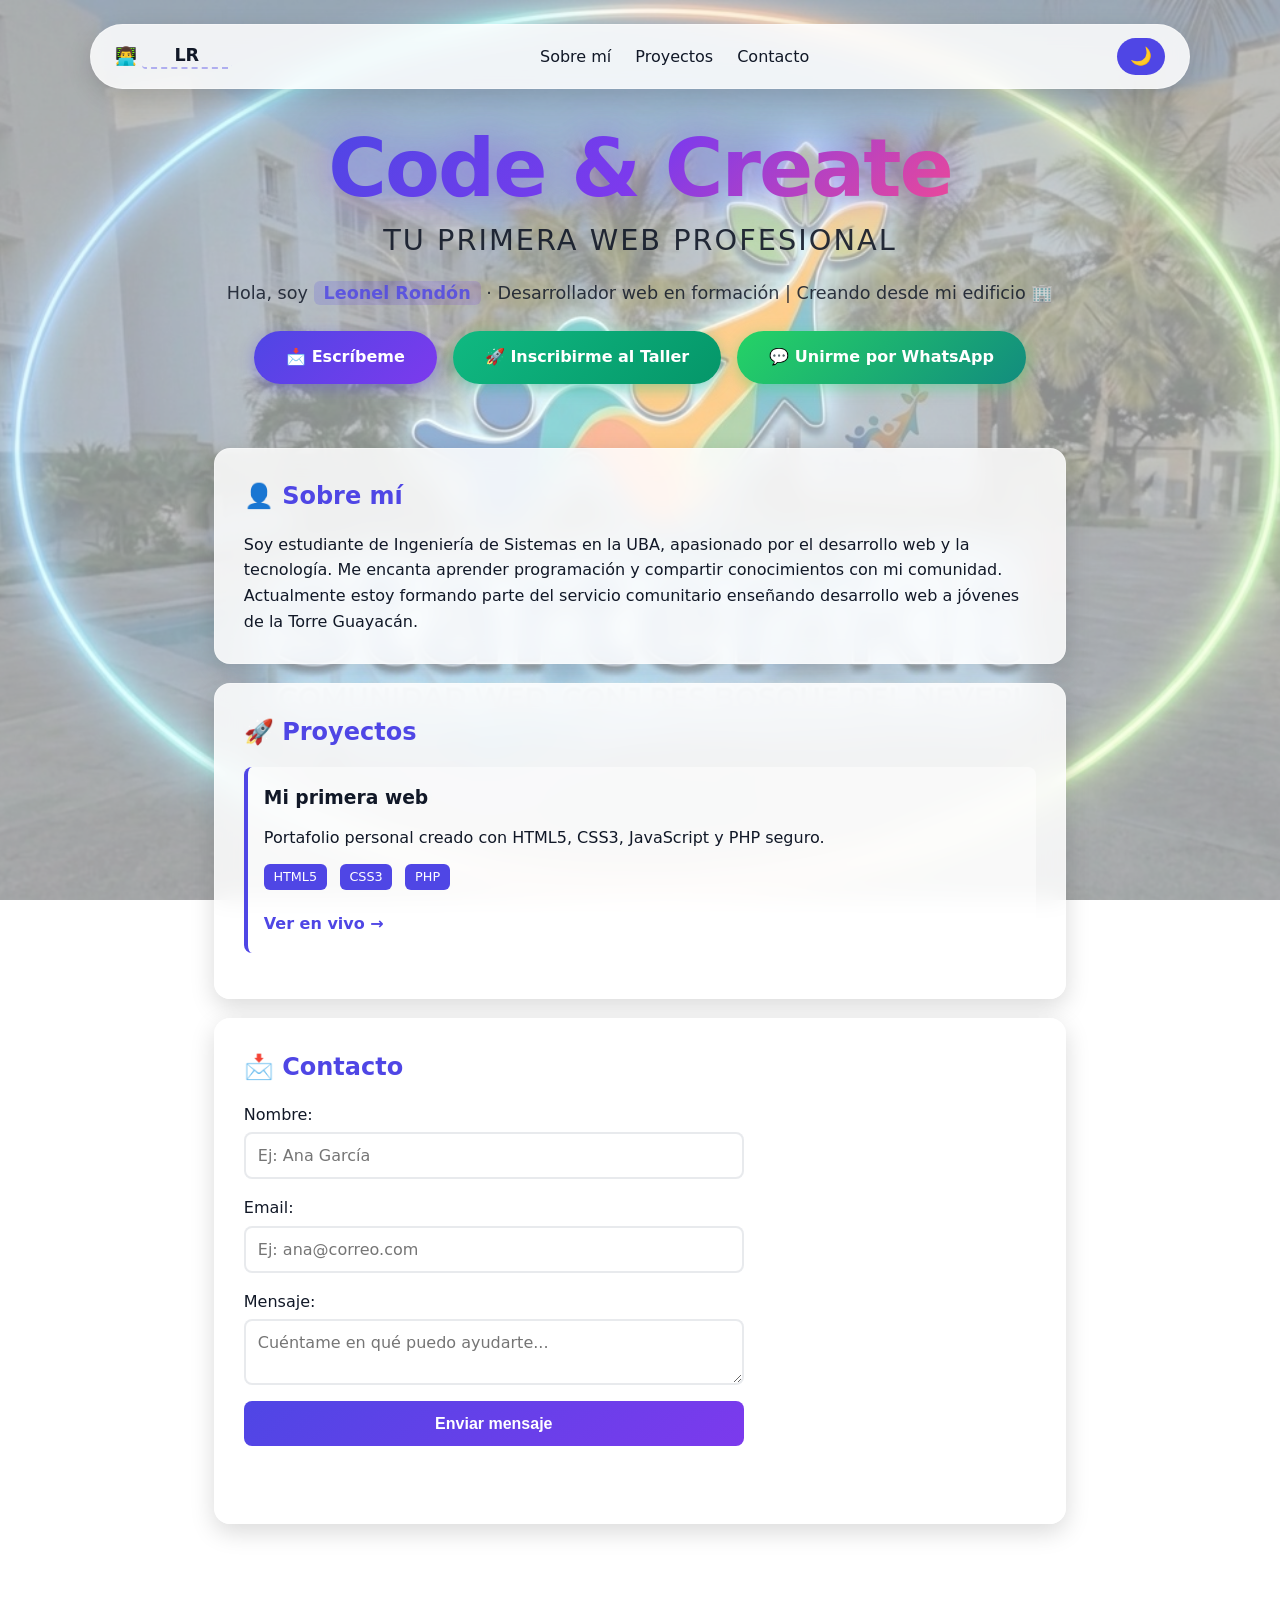
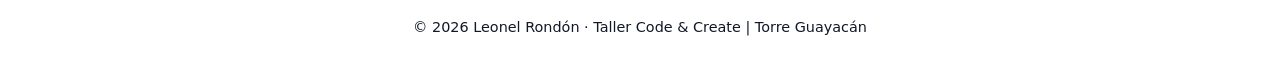
==== index.html @ 8d229c8f "Add files via upload" ====
<!DOCTYPE html>
<html lang="es">
<head>
    <meta charset="UTF-8">
    <meta name="viewport" content="width=device-width, initial-scale=1.0">
    <meta name="description" content="Portafolio personal - Code & Create">
    <title>Code & Create | Tu Primera Web Profesional</title>
    <link rel="stylesheet" href="css/styles.css">
    <link rel="icon" href="data:image/svg+xml,<svg xmlns='http://www.w3.org/2000/svg' viewBox='0 0 100 100'><text y='.9em' font-size='90'>💻</text></svg>">
</head>
<body>
    <header class="hero">
        <nav>
            <a href="#inicio" class="logo">
                👨‍💻 <input type="text" id="userInitials" class="initials-input" placeholder="Tus Iniciales" maxlength="5" value="LR">
            </a>
            <ul class="nav-links">
                <li><a href="#sobre-mi">Sobre mí</a></li>
                <li><a href="#proyectos">Proyectos</a></li>
                <li><a href="#contacto">Contacto</a></li>
            </ul>
            <button id="theme-toggle" aria-label="Cambiar tema">🌙</button>
        </nav>
        
        <div class="hero-content">
            <h1 class="page-title">
                <span class="title-glow">Code & Create</span>
            </h1>
            <p class="subtitle">Tu Primera Web Profesional</p>
            <p class="hero-description">Hola, soy <span class="highlight" contenteditable="true" id="userName">Leonel Rondón</span> · Desarrollador web en formación | Creando desde mi edificio 🏢</p>
            
            <div class="hero-buttons">
                <a href="#contacto" class="btn btn-contacto">📩 Escríbeme</a>
                <a href="registro.html" class="btn btn-registro">🚀 Inscribirme al Taller</a>
                <a href="https://chat.whatsapp.com/GuZUngOJyTgF4KkHdXacpB" 
                   target="_blank" 
                   class="btn btn-whatsapp-hero">
                    💬 Unirme por WhatsApp
                </a>
            </div>
        </div>
    </header>

    <main>
        <section id="sobre-mi" class="glass-card">
            <h2>👤 Sobre mí</h2>
            <p class="editable-text" contenteditable="true" id="aboutMe">Soy estudiante de Ingeniería de Sistemas en la UBA, apasionado por el desarrollo web y la tecnología. Me encanta aprender programación y compartir conocimientos con mi comunidad. Actualmente estoy formando parte del servicio comunitario enseñando desarrollo web a jóvenes de la Torre Guayacán.</p>
        </section>

        <section id="proyectos" class="glass-card">
            <h2>🚀 Proyectos</h2>
            <article class="project-card">
                <h3 contenteditable="true" class="editable-text" id="projectTitle">Mi primera web</h3>
                <p contenteditable="true" class="editable-text" id="projectDesc">Portafolio personal creado con HTML5, CSS3, JavaScript y PHP seguro.</p>
                <div class="tags">
                    <span class="tag">HTML5</span>
                    <span class="tag">CSS3</span>
                    <span class="tag">PHP</span>
                </div>
                <a href="#" class="link-external">Ver en vivo →</a>
            </article>
        </section>

        <section id="contacto" class="glass-card">
            <h2>📩 Contacto</h2>
            <form id="contactForm" action="php/contacto.php" method="POST">
                <input type="hidden" name="csrf_token" value="demo_token">
                
                <label>
                    Nombre:
                    <input type="text" name="nombre" required minlength="2" maxlength="50" placeholder="Ej: Ana García">
                </label>
                
                <label>
                    Email:
                    <input type="email" name="email" required placeholder="Ej: ana@correo.com">
                </label>
                
                <label>
                    Mensaje:
                    <textarea name="mensaje" required minlength="10" maxlength="500" placeholder="Cuéntame en qué puedo ayudarte..."></textarea>
                </label>
                
                <button type="submit">Enviar mensaje</button>
                <p class="form-status" id="formStatus" aria-live="polite"></p>
            </form>
        </section>
    </main>

    <footer>
        <p>© <span id="year"></span> <span contenteditable="true" class="editable-text" id="footerName">Leonel Rondón</span> · Taller Code & Create | Torre Guayacán</p>
    </footer>

    <script src="main.js"></script>
</body>
</html>
---- css/styles.css ----
/* ============================================
   PROYECTO: CODE & CREATE
   Taller de Desarrollo Web para Jóvenes
   Torre Guayacán - Conjunto Residencial Bosque del Neverí
   
   Autor: Leonel Rondón - CI: 32.079.527
   Universidad Bicentenaria de Aragua
   Servicio Comunitario - Ingeniería de Sistemas
   ============================================ */

/* 1. VARIABLES DE TEMA */
:root {
    --bg: rgba(255, 255, 255, 0.75);
    --text: #111827;
    --primary: #4f46e5;
    --primary-hover: #4338ca;
    --card: rgba(255, 255, 255, 0.85);
    --shadow: 0 8px 24px rgb(0 0 0 / 0.15);
    --radius: 16px;
    --font: system-ui, -apple-system, sans-serif;
    --glass-border: rgba(255, 255, 255, 0.3);
}

[data-theme="dark"] {
    --bg: rgba(15, 23, 42, 0.75);
    --text: #e2e8f0;
    --card: rgba(30, 41, 59, 0.85);
    --shadow: 0 8px 24px rgb(0 0 0 / 0.5);
    --glass-border: rgba(255, 255, 255, 0.1);
}

/* 2. RESET */
* { 
    margin: 0; 
    padding: 0; 
    box-sizing: border-box; 
}

html, body {
    min-height: 100vh;
}

/* 3. FONDO DE PÁGINA */
body {
    font-family: var(--font);
    color: var(--text);
    line-height: 1.6;
    background-image: url('../assets/images/starter-kit-logo.jpg');
    background-size: cover;
    background-position: center;
    background-repeat: no-repeat;
    background-attachment: fixed;
    position: relative;
}

body::before {
    content: '';
    position: fixed;
    top: 0;
    left: 0;
    width: 100%;
    height: 100%;
    background: rgba(255, 255, 255, 0.55);
    z-index: -1;
    pointer-events: none;
}

[data-theme="dark"] body::before {
    background: rgba(15, 23, 42, 0.75);
}

/* 4. HEADER */
.hero {
    padding: 1.5rem 1.5rem 2rem;
    text-align: center;
}

nav {
    display: flex;
    justify-content: space-between;
    align-items: center;
    max-width: 1100px;
    margin: 0 auto 1.5rem;
    flex-wrap: wrap;
    gap: 1rem;
    background: var(--card);
    backdrop-filter: blur(10px);
    padding: 0.8rem 1.5rem;
    border-radius: 50px;
    border: 1px solid var(--glass-border);
    box-shadow: var(--shadow);
}

.logo {
    color: var(--text);
    text-decoration: none;
    font-weight: 700;
    font-size: 1.1rem;
    display: flex;
    align-items: center;
    gap: 0.3rem;
}

.nav-links {
    display: flex;
    gap: 1.5rem;
    list-style: none;
    flex-wrap: wrap;
    justify-content: center;
}

.nav-links a {
    color: var(--text);
    text-decoration: none;
    font-weight: 500;
    transition: color 0.2s;
}

.nav-links a:hover { 
    color: var(--primary);
}

/* 5. INICIALES EDITABLES */
.initials-input {
    background: transparent;
    border: none;
    border-bottom: 2px dashed rgba(79, 70, 229, 0.4);
    color: var(--text);
    font-family: var(--font);
    font-size: 1.1rem;
    font-weight: 700;
    width: 90px;
    text-align: center;
    padding: 2px 4px;
    border-radius: 4px;
    transition: all 0.3s ease;
    outline: none;
}

.initials-input::placeholder {
    color: rgba(128, 128, 128, 0.6);
    font-weight: 400;
    font-style: italic;
}

.initials-input:hover {
    background: rgba(79, 70, 229, 0.08);
    border-bottom-color: var(--primary);
}

.initials-input:focus {
    background: rgba(79, 70, 229, 0.12);
    border-bottom: 2px solid var(--primary);
    box-shadow: 0 2px 8px rgba(79, 70, 229, 0.2);
}

#theme-toggle {
    background: var(--primary);
    border: none;
    color: white;
    padding: 0.5rem 0.8rem;
    border-radius: 99px;
    cursor: pointer;
    font-size: 1.1rem;
    transition: background 0.2s, transform 0.2s;
}

#theme-toggle:hover { 
    background: var(--primary-hover);
    transform: scale(1.05);
}

/* 6. TÍTULO CON EFECTO GLOW */
.hero-content {
    max-width: 900px;
    margin: 0 auto;
    padding: 1rem 1rem;
}

.page-title {
    font-size: clamp(2.5rem, 8vw, 5rem);
    font-weight: 900;
    line-height: 1;
    margin-bottom: 0.5rem;
    letter-spacing: -2px;
}

.title-glow {
    background: linear-gradient(135deg, #4f46e5 0%, #7c3aed 50%, #ec4899 100%);
    -webkit-background-clip: text;
    -webkit-text-fill-color: transparent;
    background-clip: text;
    display: inline-block;
    filter: drop-shadow(0 0 20px rgba(124, 58, 237, 0.5));
    animation: glow 3s ease-in-out infinite alternate;
}

@keyframes glow {
    from {
        filter: drop-shadow(0 0 15px rgba(124, 58, 237, 0.4));
    }
    to {
        filter: drop-shadow(0 0 30px rgba(236, 72, 153, 0.6));
    }
}

.subtitle {
    font-size: clamp(1.2rem, 3vw, 1.8rem);
    font-weight: 300;
    color: var(--text);
    margin-bottom: 1rem;
    opacity: 0.9;
    letter-spacing: 2px;
    text-transform: uppercase;
}

.hero-description {
    font-size: 1.1rem;
    margin-bottom: 1.5rem;
    color: var(--text);
    opacity: 0.85;
}

.highlight {
    background: linear-gradient(120deg, rgba(79, 70, 229, 0.2) 0%, rgba(124, 58, 237, 0.2) 100%);
    padding: 2px 10px;
    border-radius: 6px;
    font-weight: 700;
    color: var(--primary);
}

/* 7. BOTONES DEL HERO */
.hero-buttons {
    display: flex;
    gap: 1rem;
    justify-content: center;
    flex-wrap: wrap;
    margin-top: 1.5rem;
}

.btn {
    display: inline-flex;
    align-items: center;
    gap: 0.5rem;
    padding: 0.85rem 2rem;
    background: linear-gradient(135deg, var(--primary), #7c3aed);
    color: white;
    text-decoration: none;
    border-radius: 50px;
    font-weight: 600;
    font-size: 1rem;
    transition: transform 0.2s, box-shadow 0.2s;
    box-shadow: 0 4px 15px rgba(79, 70, 229, 0.4);
    border: none;
    cursor: pointer;
}

.btn:hover { 
    transform: translateY(-3px);
    box-shadow: 0 8px 25px rgba(79, 70, 229, 0.6);
}

.btn-contacto {
    background: linear-gradient(135deg, var(--primary), #7c3aed);
}

.btn-registro {
    background: linear-gradient(135deg, #10b981 0%, #059669 100%);
    box-shadow: 0 4px 15px rgba(16, 185, 129, 0.4);
    animation: pulse-registro 2s infinite;
}

.btn-registro:hover {
    box-shadow: 0 8px 25px rgba(16, 185, 129, 0.6);
    background: linear-gradient(135deg, #059669 0%, #047857 100%);
}

@keyframes pulse-registro {
    0%, 100% {
        box-shadow: 0 4px 15px rgba(16, 185, 129, 0.4);
    }
    50% {
        box-shadow: 0 4px 25px rgba(16, 185, 129, 0.7);
    }
}

.btn-whatsapp-hero {
    background: linear-gradient(135deg, #25D366, #128C7E);
    box-shadow: 0 4px 15px rgba(37, 211, 102, 0.4);
    animation: pulse-whatsapp 2s infinite;
}

.btn-whatsapp-hero:hover {
    transform: translateY(-3px) scale(1.05);
    box-shadow: 0 8px 25px rgba(37, 211, 102, 0.6);
    background: linear-gradient(135deg, #128C7E, #075E54);
}

@keyframes pulse-whatsapp {
    0%, 100% {
        box-shadow: 0 4px 15px rgba(37, 211, 102, 0.4);
    }
    50% {
        box-shadow: 0 4px 25px rgba(37, 211, 102, 0.7);
    }
}

/* 8. CONTENIDO PRINCIPAL */
main {
    max-width: 900px;
    margin: 0 auto;
    padding: 1rem 1.5rem 2rem;
}

.glass-card {
    background: var(--card);
    backdrop-filter: blur(12px);
    padding: 1.8rem;
    border-radius: var(--radius);
    margin-bottom: 1.2rem;
    box-shadow: var(--shadow);
    border: 1px solid var(--glass-border);
}

section h2 {
    margin-bottom: 1rem;
    color: var(--primary);
    font-size: 1.5rem;
    font-weight: 700;
}

.project-card {
    border-left: 4px solid var(--primary);
    padding: 1rem;
    margin: 1rem 0;
    background: rgba(255, 255, 255, 0.5);
    border-radius: 8px;
}

[data-theme="dark"] .project-card {
    background: rgba(0, 0, 0, 0.3);
}

.project-card h3 {
    margin-bottom: 0.5rem;
    color: var(--text);
}

.tags {
    margin: 0.5rem 0;
}

.tag {
    display: inline-block;
    background: var(--primary);
    color: white;
    padding: 0.2rem 0.6rem;
    border-radius: 6px;
    font-size: 0.8rem;
    margin-right: 0.5rem;
    margin-top: 0.3rem;
    font-weight: 500;
}

.link-external {
    display: inline-block;
    margin-top: 0.8rem;
    color: var(--primary);
    text-decoration: none;
    font-weight: 600;
    transition: color 0.2s;
}

.link-external:hover {
    color: var(--primary-hover);
}

/* 9. FORMULARIO */
form {
    display: flex;
    flex-direction: column;
    gap: 1rem;
    max-width: 500px;
    margin-top: 1rem;
}

label {
    display: flex;
    flex-direction: column;
    gap: 0.3rem;
    font-weight: 500;
    color: var(--text);
}

input, textarea {
    padding: 0.75rem;
    border: 2px solid rgba(209, 213, 219, 0.5);
    border-radius: 8px;
    background: rgba(255, 255, 255, 0.7);
    color: var(--text);
    font-family: inherit;
    font-size: 1rem;
    transition: border-color 0.2s, background 0.2s;
}

[data-theme="dark"] input,
[data-theme="dark"] textarea {
    background: rgba(0, 0, 0, 0.3);
    border-color: rgba(255, 255, 255, 0.2);
}

input:focus, textarea:focus {
    outline: none;
    border-color: var(--primary);
    background: rgba(255, 255, 255, 0.9);
}

button[type="submit"] {
    padding: 0.85rem;
    background: linear-gradient(135deg, var(--primary), #7c3aed);
    color: white;
    border: none;
    border-radius: 8px;
    cursor: pointer;
    font-weight: 600;
    font-size: 1rem;
    transition: transform 0.2s, box-shadow 0.2s;
}

button[type="submit"]:hover { 
    transform: translateY(-2px);
    box-shadow: 0 6px 15px rgba(79, 70, 229, 0.4);
}

.form-status {
    min-height: 1.5rem;
    font-size: 0.95rem;
    margin-top: 0.5rem;
    font-weight: 500;
}

/* 10. TEXTOS EDITABLES */
.editable-text {
    cursor: text;
    border-radius: 6px;
    padding: 4px 8px;
    margin: -4px -8px;
    transition: all 0.3s ease;
    position: relative;
    min-height: 1.6em;
    outline: none;
}

.editable-text:hover {
    background: rgba(79, 70, 229, 0.08);
    border: 1px dashed rgba(79, 70, 229, 0.4);
}

.editable-text:focus {
    background: rgba(79, 70, 229, 0.12);
    border: 2px solid var(--primary);
    box-shadow: 0 0 0 3px rgba(79, 70, 229, 0.15);
}

.editable-text::after {
    content: '✏️';
    position: absolute;
    top: -10px;
    right: -10px;
    font-size: 0.8rem;
    opacity: 0;
    transition: opacity 0.3s;
}

.editable-text:hover::after {
    opacity: 0.6;
}

.editable-text:focus::after {
    opacity: 1;
}

/* 11. FOOTER */
footer {
    text-align: center;
    padding: 1.5rem 1.5rem 2rem;
    font-size: 0.9rem;
    background: var(--card);
    backdrop-filter: blur(10px);
    margin-top: 1rem;
    border-top: 1px solid var(--glass-border);
    color: var(--text);
}

/* 12. RESPONSIVE */
@media (max-width: 768px) {
    nav { 
        flex-direction: column; 
        gap: 0.8rem;
        border-radius: 20px;
        padding: 1rem;
    }
    
    .hero { 
        padding: 1rem 1rem 1.5rem;
    }
    
    .page-title {
        font-size: clamp(2rem, 10vw, 3.5rem);
    }
    
    .initials-input {
        width: 70px;
        font-size: 1rem;
    }
    
    .glass-card { 
        padding: 1.3rem; 
    }
    
    main {
        padding: 0.8rem 1rem 1.5rem;
    }
    
    .hero-buttons {
        flex-direction: column;
        align-items: center;
    }
    
    .btn {
        width: 100%;
        max-width: 300px;
        justify-content: center;
    }
}

/* 13. ESTILOS PARA PÁGINA DE REGISTRO */
.registro-container {
    max-width: 600px;
    margin: 3rem auto;
    padding: 2rem;
    background: var(--card);
    backdrop-filter: blur(12px);
    border-radius: var(--radius);
    box-shadow: var(--shadow);
    border: 1px solid var(--glass-border);
    text-align: center;
}

.registro-container h1 {
    color: var(--primary);
    margin-bottom: 1rem;
    font-size: 2rem;
}

.registro-container p {
    margin-bottom: 2rem;
    color: var(--text);
    opacity: 0.9;
}

.registro-container form {
    max-width: 100%;
    margin: 0;
}

.registro-container label {
    display: block;
    margin-bottom: 1.5rem;
    text-align: left;
    font-weight: 500;
    color: var(--text);
}

.registro-container input {
    width: 100%;
    margin-top: 0.5rem;
    padding: 0.75rem;
    border: 2px solid rgba(209, 213, 219, 0.5);
    border-radius: 8px;
    font-size: 1rem;
    transition: border-color 0.2s;
}

.registro-container input:focus {
    outline: none;
    border-color: var(--primary);
}

.registro-container button[type="submit"] {
    width: 100%;
    padding: 1rem;
    font-size: 1.1rem;
    margin-top: 1rem;
    background: linear-gradient(135deg, var(--primary), #7c3aed);
    color: white;
    border: none;
    border-radius: 8px;
    cursor: pointer;
    font-weight: 600;
    transition: transform 0.2s, box-shadow 0.2s;
}

.registro-container button[type="submit"]:hover {
    transform: translateY(-2px);
    box-shadow: 0 6px 15px rgba(79, 70, 229, 0.4);
}

.btn-volver {
    display: inline-block;
    margin-top: 1.5rem;
    color: var(--primary);
    text-decoration: none;
    font-weight: 600;
    transition: color 0.2s;
}

.btn-volver:hover {
    color: var(--primary-hover);
    text-decoration: underline;
}

#mensaje {
    margin-top: 1rem;
    padding: 1rem;
    border-radius: 8px;
    font-weight: 500;
    display: none;
}

#mensaje:not(:empty) {
    display: block;
}

/* 14. MENSAJE DE REGISTRO EXITOSO */
.mensaje-exitoso,
.mensaje-error-container {
    margin-top: 1.5rem;
    padding: 1.5rem;
    border-radius: 12px;
    animation: fadeIn 0.5s ease;
}

.mensaje-exitoso {
    background: linear-gradient(135deg, rgba(16, 185, 129, 0.1), rgba(5, 150, 105, 0.15));
    border: 2px solid #10b981;
}

.mensaje-error-container {
    background: rgba(220, 38, 38, 0.1);
    border: 2px solid #dc2626;
}

@keyframes fadeIn {
    from { opacity: 0; transform: translateY(-10px); }
    to { opacity: 1; transform: translateY(0); }
}

.registro-exitoso h3 {
    color: #059669;
    font-size: 1.5rem;
    margin-bottom: 0.5rem;
    text-align: center;
}

.bienvenida {
    text-align: center;
    font-size: 1.1rem;
    margin-bottom: 1.5rem;
    color: var(--text);
}

.codigo-confirmacion {
    background: white;
    border: 2px dashed #4f46e5;
    border-radius: 12px;
    padding: 1.5rem;
    text-align: center;
    margin: 1.5rem 0;
    box-shadow: 0 4px 12px rgba(79, 70, 229, 0.1);
}

[data-theme="dark"] .codigo-confirmacion {
    background: rgba(0, 0, 0, 0.3);
}

.codigo-label {
    font-size: 0.9rem;
    color: var(--text);
    opacity: 0.8;
    margin-bottom: 0.5rem;
    text-transform: uppercase;
    letter-spacing: 1px;
}

.codigo-valor {
    font-size: 2rem;
    font-weight: 900;
    color: #4f46e5;
    font-family: 'Courier New', monospace;
    letter-spacing: 2px;
    margin: 0.5rem 0;
    text-shadow: 2px 2px 4px rgba(79, 70, 229, 0.2);
}

.codigo-nota {
    font-size: 0.85rem;
    color: var(--text);
    opacity: 0.7;
    margin-top: 0.5rem;
    font-style: italic;
}

.info-taller {
    background: rgba(79, 70, 229, 0.08);
    border-radius: 8px;
    padding: 1rem;
    margin: 1.5rem 0;
    text-align: left;
}

.info-taller p {
    margin: 0.5rem 0;
    font-size: 0.95rem;
    color: var(--text);
}

.grupos-label {
    text-align: center;
    font-size: 1.1rem;
    font-weight: 600;
    margin: 1.5rem 0 1rem;
    color: var(--text);
}

.botones-grupos {
    display: flex;
    gap: 1rem;
    justify-content: center;
    flex-wrap: wrap;
    margin: 1rem 0;
}

.btn-whatsapp {
    display: inline-flex;
    align-items: center;
    gap: 0.5rem;
    padding: 1rem 2rem;
    border-radius: 50px;
    text-decoration: none;
    font-weight: 700;
    font-size: 1.1rem;
    transition: transform 0.2s, box-shadow 0.2s;
    color: white;
    background: linear-gradient(135deg, #25D366, #128C7E);
    box-shadow: 0 4px 15px rgba(37, 211, 102, 0.4);
    animation: pulse-whatsapp-btn 2s infinite;
}

.btn-whatsapp:hover {
    transform: translateY(-3px) scale(1.02);
    box-shadow: 0 8px 25px rgba(37, 211, 102, 0.6);
}

@keyframes pulse-whatsapp-btn {
    0%, 100% {
        box-shadow: 0 4px 15px rgba(37, 211, 102, 0.4);
    }
    50% {
        box-shadow: 0 4px 25px rgba(37, 211, 102, 0.7);
    }
}

.nota-final {
    text-align: center;
    font-size: 0.9rem;
    color: var(--text);
    opacity: 0.8;
    margin-top: 1.5rem;
    font-style: italic;
}

.mensaje-error {
    color: #dc2626;
    font-weight: 600;
    text-align: center;
    margin: 0;
}

@media (max-width: 768px) {
    .codigo-valor {
        font-size: 1.5rem;
        letter-spacing: 1px;
    }
    
    .btn-whatsapp {
        width: 100%;
        justify-content: center;
    }
}
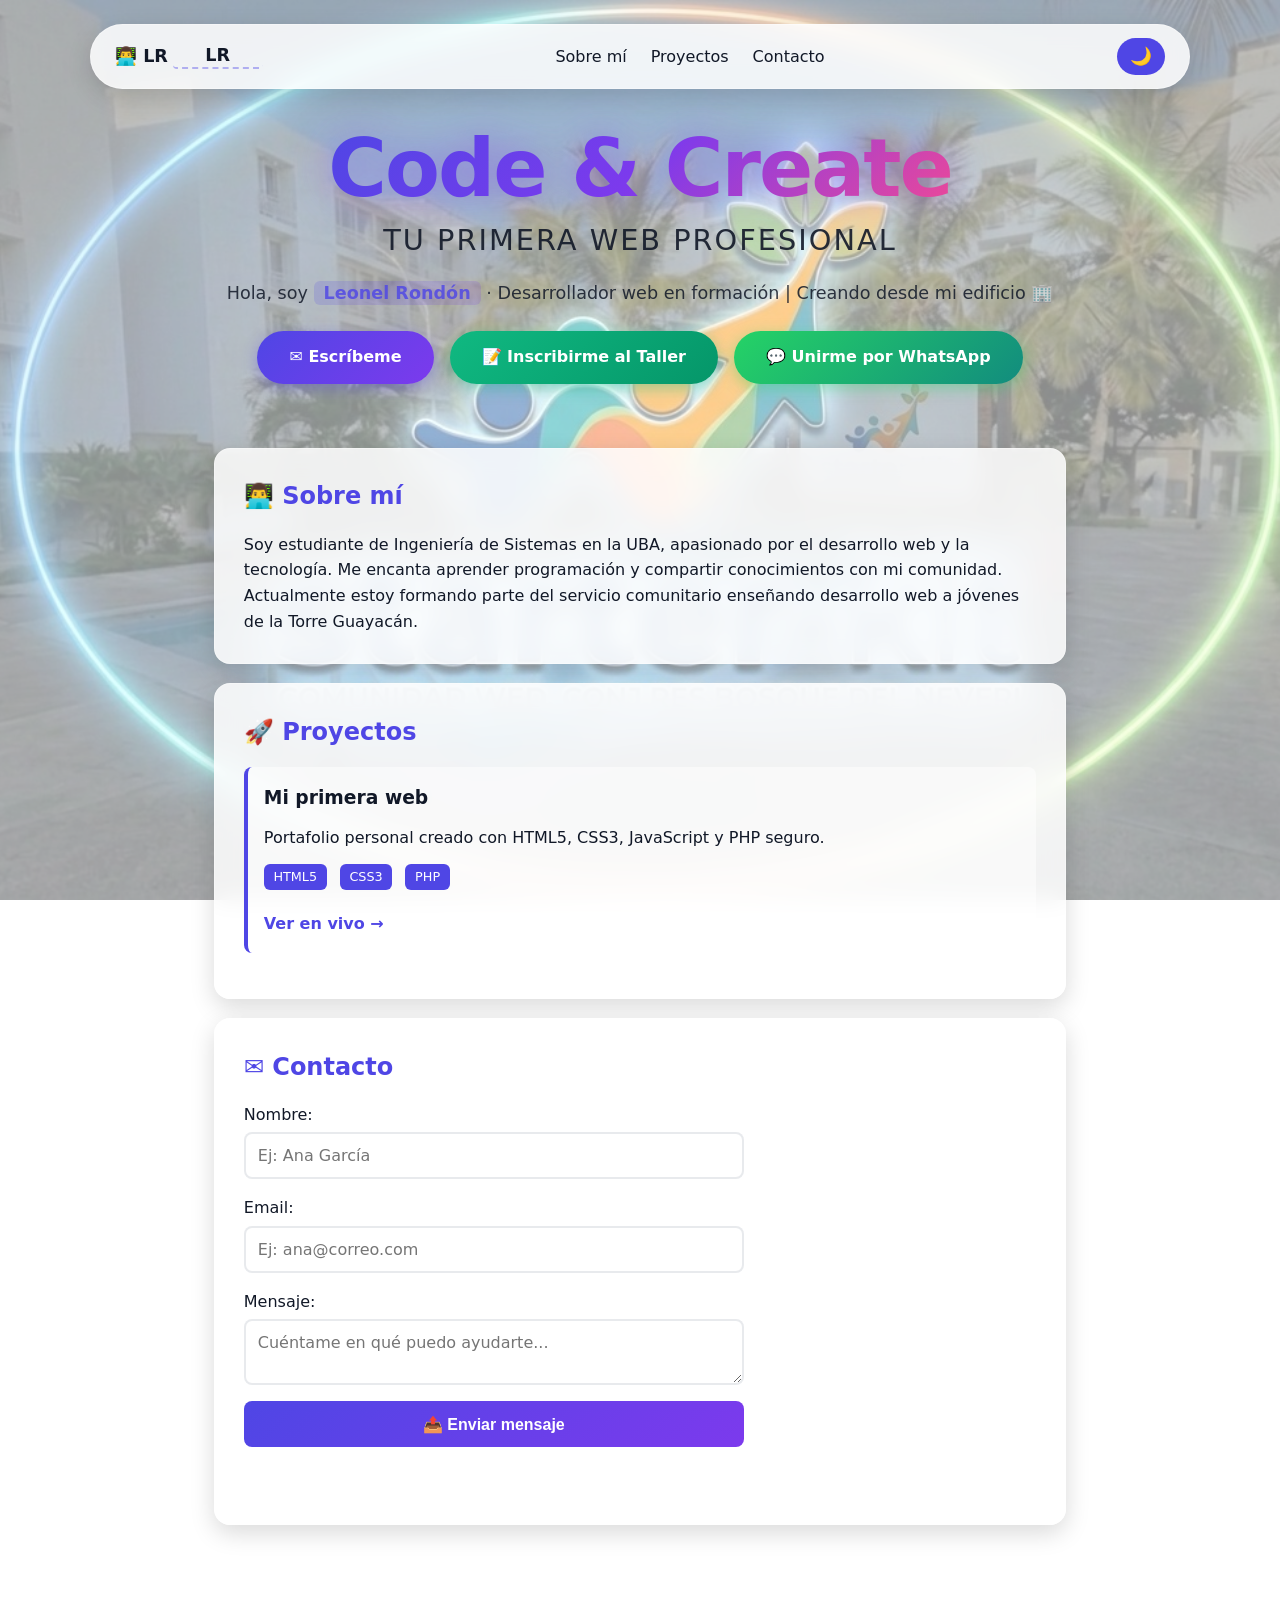
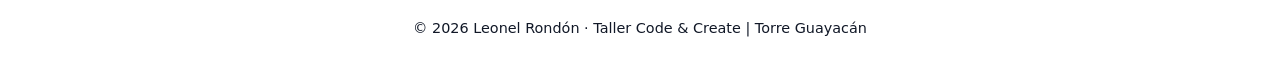
==== commit 21d48811: "Change contact form action to Formspree Updated contact form action URL to use Formspree." ====
--- a/index.html
+++ b/index.html
@@ -1,18 +1,22 @@
 <!DOCTYPE html>
 <html lang="es">
+
 <head>
     <meta charset="UTF-8">
     <meta name="viewport" content="width=device-width, initial-scale=1.0">
     <meta name="description" content="Portafolio personal - Code & Create">
     <title>Code & Create | Tu Primera Web Profesional</title>
     <link rel="stylesheet" href="css/styles.css">
-    <link rel="icon" href="data:image/svg+xml,<svg xmlns='http://www.w3.org/2000/svg' viewBox='0 0 100 100'><text y='.9em' font-size='90'>💻</text></svg>">
+    <link rel="icon"
+        href="data:image/svg+xml,<svg xmlns='http://www.w3.org/2000/svg' viewBox='0 0 100 100'><text y='.9em' font-size='90'>👨‍💻</text></svg>">
 </head>
+
 <body>
     <header class="hero">
         <nav>
             <a href="#inicio" class="logo">
-                👨‍💻 <input type="text" id="userInitials" class="initials-input" placeholder="Tus Iniciales" maxlength="5" value="LR">
+                👨‍💻 LR<input type="text" id="userInitials" class="initials-input" placeholder="Tus Iniciales"
+                    maxlength="5" value="LR">
             </a>
             <ul class="nav-links">
                 <li><a href="#sobre-mi">Sobre mí</a></li>
@@ -21,37 +25,37 @@
             </ul>
             <button id="theme-toggle" aria-label="Cambiar tema">🌙</button>
         </nav>
-        
         <div class="hero-content">
             <h1 class="page-title">
                 <span class="title-glow">Code & Create</span>
             </h1>
             <p class="subtitle">Tu Primera Web Profesional</p>
-            <p class="hero-description">Hola, soy <span class="highlight" contenteditable="true" id="userName">Leonel Rondón</span> · Desarrollador web en formación | Creando desde mi edificio 🏢</p>
-            
+            <p class="hero-description">Hola, soy <span class="highlight" contenteditable="true" id="userName">Leonel
+                    Rondón</span> · Desarrollador web en formación | Creando desde mi edificio 🏢</p>
             <div class="hero-buttons">
-                <a href="#contacto" class="btn btn-contacto">📩 Escríbeme</a>
-                <a href="registro.html" class="btn btn-registro">🚀 Inscribirme al Taller</a>
-                <a href="https://chat.whatsapp.com/GuZUngOJyTgF4KkHdXacpB" 
-                   target="_blank" 
-                   class="btn btn-whatsapp-hero">
+                <a href="#contacto" class="btn btn-contacto">✉️ Escríbeme</a>
+                <a href="registro.html" class="btn btn-registro">📝 Inscribirme al Taller</a>
+                <a href="https://chat.whatsapp.com/GuZUngOJyTgF4KkHdXacpB" target="_blank"
+                    class="btn btn-whatsapp-hero">
                     💬 Unirme por WhatsApp
                 </a>
             </div>
         </div>
     </header>
-
     <main>
         <section id="sobre-mi" class="glass-card">
-            <h2>👤 Sobre mí</h2>
-            <p class="editable-text" contenteditable="true" id="aboutMe">Soy estudiante de Ingeniería de Sistemas en la UBA, apasionado por el desarrollo web y la tecnología. Me encanta aprender programación y compartir conocimientos con mi comunidad. Actualmente estoy formando parte del servicio comunitario enseñando desarrollo web a jóvenes de la Torre Guayacán.</p>
+            <h2>👨‍💻 Sobre mí</h2>
+            <p class="editable-text" contenteditable="true" id="aboutMe">Soy estudiante de Ingeniería de Sistemas en la
+                UBA, apasionado por el desarrollo web y la tecnología. Me encanta aprender programación y compartir
+                conocimientos con mi comunidad. Actualmente estoy formando parte del servicio comunitario enseñando
+                desarrollo web a jóvenes de la Torre Guayacán.</p>
         </section>
-
         <section id="proyectos" class="glass-card">
             <h2>🚀 Proyectos</h2>
             <article class="project-card">
                 <h3 contenteditable="true" class="editable-text" id="projectTitle">Mi primera web</h3>
-                <p contenteditable="true" class="editable-text" id="projectDesc">Portafolio personal creado con HTML5, CSS3, JavaScript y PHP seguro.</p>
+                <p contenteditable="true" class="editable-text" id="projectDesc">Portafolio personal creado con HTML5,
+                    CSS3, JavaScript y PHP seguro.</p>
                 <div class="tags">
                     <span class="tag">HTML5</span>
                     <span class="tag">CSS3</span>
@@ -60,37 +64,34 @@
                 <a href="#" class="link-external">Ver en vivo →</a>
             </article>
         </section>
-
         <section id="contacto" class="glass-card">
-            <h2>📩 Contacto</h2>
-            <form id="contactForm" action="php/contacto.php" method="POST">
-                <input type="hidden" name="csrf_token" value="demo_token">
-                
+            <h2>✉️ Contacto</h2>
+            <!-- ⚠️ CAMBIA ESTA URL POR TU URL DE FORMSPREE -->
+            <form id="contactForm" action="https://formspree.io/f/mlgyqkeg" method="POST">
+                <input type="hidden" name="_subject" value="Nuevo mensaje - Code & Create">
                 <label>
                     Nombre:
                     <input type="text" name="nombre" required minlength="2" maxlength="50" placeholder="Ej: Ana García">
                 </label>
-                
                 <label>
                     Email:
                     <input type="email" name="email" required placeholder="Ej: ana@correo.com">
                 </label>
-                
                 <label>
                     Mensaje:
-                    <textarea name="mensaje" required minlength="10" maxlength="500" placeholder="Cuéntame en qué puedo ayudarte..."></textarea>
+                    <textarea name="mensaje" required minlength="10" maxlength="500"
+                        placeholder="Cuéntame en qué puedo ayudarte..."></textarea>
                 </label>
-                
-                <button type="submit">Enviar mensaje</button>
+                <button type="submit">📤 Enviar mensaje</button>
                 <p class="form-status" id="formStatus" aria-live="polite"></p>
             </form>
         </section>
     </main>
-
     <footer>
-        <p>© <span id="year"></span> <span contenteditable="true" class="editable-text" id="footerName">Leonel Rondón</span> · Taller Code & Create | Torre Guayacán</p>
+        <p>© <span id="year"></span> <span contenteditable="true" class="editable-text" id="footerName">Leonel
+                Rondón</span> · Taller Code & Create | Torre Guayacán</p>
     </footer>
-
     <script src="main.js"></script>
 </body>
-</html>+
+</html>
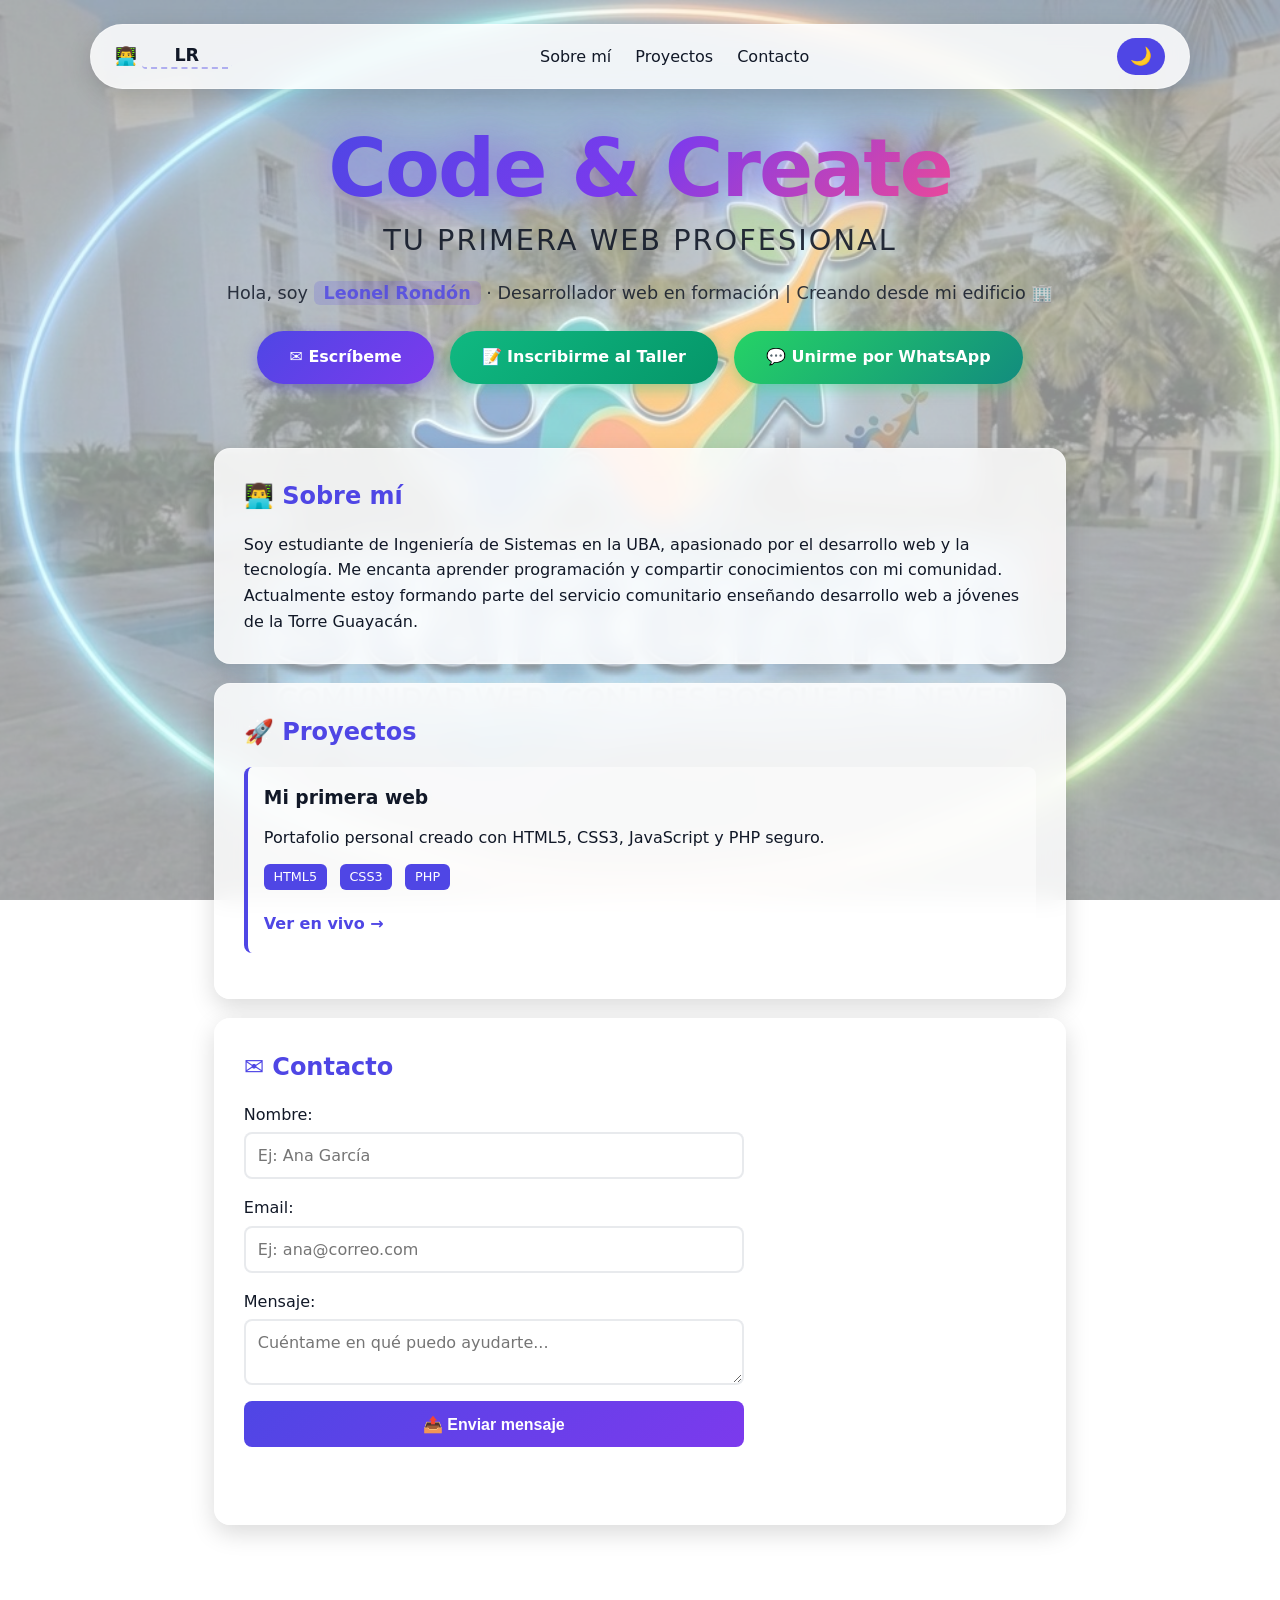
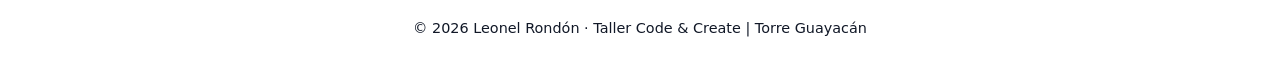
==== commit 4f76aeaa: "Add files via upload" ====
--- a/index.html
+++ b/index.html
@@ -12,12 +12,13 @@
 </head>
 
 <body>
-    <header class="hero">
+    <header id="inicio" class="hero">
         <nav>
-            <a href="#inicio" class="logo">
-                👨‍💻 LR<input type="text" id="userInitials" class="initials-input" placeholder="Tus Iniciales"
-                    maxlength="5" value="LR">
-            </a>
+            <div class="logo">
+                👨‍💻
+                <input type="text" id="userInitials" class="initials-input" placeholder="Tus Iniciales" maxlength="5"
+                    value="LR">
+            </div>
             <ul class="nav-links">
                 <li><a href="#sobre-mi">Sobre mí</a></li>
                 <li><a href="#proyectos">Proyectos</a></li>
@@ -94,4 +95,4 @@
     <script src="main.js"></script>
 </body>
 
-</html>
+</html>
--- a/css/styles.css
+++ b/css/styles.css
@@ -93,12 +93,12 @@
 
 .logo {
     color: var(--text);
-    text-decoration: none;
     font-weight: 700;
     font-size: 1.1rem;
     display: flex;
     align-items: center;
     gap: 0.3rem;
+    cursor: default;
 }
 
 .nav-links {
